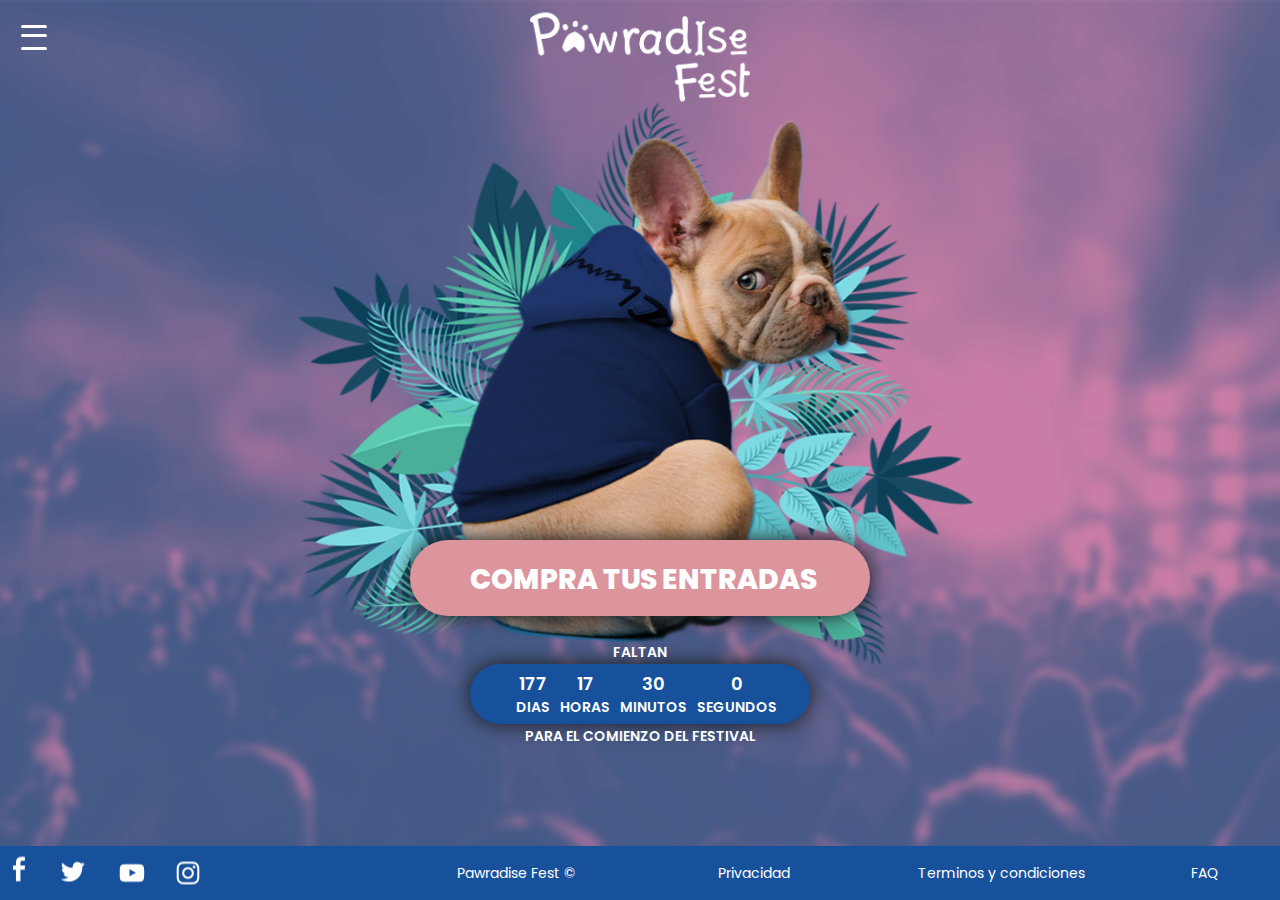
==== index.html @ 7dab0aa6 "pawradise fest web page" ====
<!doctype html>
<html>
	<head>
		<link rel="shortcut icon" href="images/favicon.png">
		<link rel="stylesheet" href="css/styles.css">
		<link rel="stylesheet" href="css/hamburgerMenu.css">
		<link rel="stylesheet" href="css/countdown.css">
		<link rel="preconnect" href="https://fonts.googleapis.com">
		<link rel="preconnect" href="https://fonts.gstatic.com" crossorigin>
		<link href="https://fonts.googleapis.com/css2?family=Poppins:ital,wght@0,100;0,200;0,300;0,400;0,500;0,600;0,700;0,800;0,900;1,100;1,200;1,300;1,400;1,500;1,600;1,700;1,800;1,900&display=swap" rel="stylesheet">
		<meta charset="utf-8">
		<title>Pawradise Fest</title>
	</head>

	<body>
		<div id="blur"></div>
		<div id="middleContainer">
			<img id="dog" src="images/pichicho1.png" height="770px" width="1050px" alt="">
			<img id="dog2" src="images/pichicho3.png" height="770px" width="1050px" alt="">
			
			<a class="centerInformationPosition" id="comprarEntradasButton" href="#">
				<span id="comprarEntradasText"> COMPRA TUS ENTRADAS </span>
			</a>
<!--			aca iria el contador-->
			<div id="countdown">
				<ul>
				  <li><span id="days"></span>dias</li>
				  <li><span id="hours"></span>horas</li>
				  <li><span id="minutes"></span>minutos</li>
				  <li><span id="seconds"></span>segundos</li>
				</ul>
		  </div>
			<span class="centerInformationPosition" id="counterLabel">
				FALTAN
			</span>
			<span class="centerInformationPosition" id="counterLeyend">
				PARA EL COMIENZO DEL FESTIVAL
			</span>
		</div>
		<div id="bottomContainer">
			<a href="#">
				<img id="face" class="socialNetworks" src="images/facebook.png" width="40px" height="41px" alt="">
			</a>
			<a href="#">
				<img id="twitter" class="socialNetworks" width="34px" height="33px" src="images/twitter.png" alt="">
			</a>			
			<a href="#">
				<img id="youtube" class="socialNetworks" width="26px" height="19px" src="images/youtube.png" alt="">
			</a>	
			<a href="#">
				<img id="instagram" class="socialNetworks" src="images/instagram.png" height="33px" width="32px" alt="">
			</a>
			
			
			<a class="bottomContainerOptions" id="pawradise" href="a">
					<span>Pawradise Fest ©</span>
			</a>
			<a class="bottomContainerOptions" id="privacidad" href="a">
				<span>Privacidad</span>
			</a>
			<a class="bottomContainerOptions" id="terminos" href="a">
				<span>Terminos y condiciones</span>
			</a>
			<a class="bottomContainerOptions" id="faq" href="a">
				<span>FAQ</span>
			</a>
		</div>
		<div class="circle"></div>
		<div id="topContainer">
			<a  id="logo1" href="index.html">
				<img src="images/logo-borde-blanco.png" width="220px" height="89px" alt="">
			</a>
			
			<div class="menu">
				<ul>
					<li><a class="options" href="secciones/festival.html">festival</a></li>
					<li><a class="options" href="secciones/merch.html">merch</a></li>
					<li><a class="options" href="secciones/causa.html">causa</a></li>
					<li><a class="options" href="secciones/donaciones.html">donaciones</a></li>
					<li><a class="options" href="secciones/fotos.html">fotos</a></li>
					<li><a class="options" href="secciones/actividades.html">Actividades</a></li>
				</ul>
			</div>			            
			<div class="burger">
				<div class="x"></div>
				<div class="y"></div>
				<div class="z"></div>
			</div> 
		
		</div>
		<script src="https://ajax.googleapis.com/ajax/libs/jquery/1.11.2/jquery.min.js"></script>
		<script src="js/main.js"></script>
		<script src="js/countdown.js"> </script>
	</body>
</html>
---- css/styles.css ----
@charset "utf-8";
/* CSS Document */

body {
	overflow: hidden;
	margin: 0px;
	padding: 0px;
	background-color: #FADFE4;
}

#blur {
	top: -1%;
	left: -1%;
	position: absolute;
	height: 100%;
	width: 102%;
	background-image: url("../images/fondo1.png");
	background-size: cover;
	filter: blur(4px);
}
#topContainer {
	position: absolute;
	height: 13%;
	width: 100%;
}

#logo1 {
	position: absolute;
	top: 50%;
	left: 50%;
	transform: translate(-50%,-50%);
}

#topMenu {
	position:absolute;
	left: 50.5%;
	width: 45.3%;
	height: 100%
}

.menuOption {
    position: absolute;
    top: 50%;
    transform: translate(0%,-50%);
    font-family: 'Poppins', sans-serif;
    color: #16509C;
    font-weight: 600;
    font-size: 28px;
    text-decoration: none;
}

#festival {
	position: absolute;
	left: 4.223%;
}

#merch {
	position: absolute;
	left: 25.14%;
}

#causa {
	position: absolute;
	left: 43.9357%;
}

#donaciones {
	position: absolute;
	left: 63.2418%;
}

#fotos {
	position: absolute;
	left: 89.9493%;
}

#bottomContainer {
	position: absolute;
	top: 94%;
	width: 100%;
	height: 6%;
	background-color: #17519C;
}

.socialNetworks {
	position: absolute;
	top: 50%;
	transform: translate(-50%,-50%);
}

#face {
	top:43%;
	left: 1.5%;
}

#face:hover {
	width: 45px;
	height:46px;
}

#twitter {
	left: 5.7%;
}

#twitter:hover {
	width: 39px;
	height:38px;
}

#youtube {
	left: 10.3%;
}

#youtube:hover {
	width: 31px;
	height:24px;
}

#instagram {
	left: 14.7%;
}

#instagram:hover {
	width: 37px;
	height:38px;
}
.bottomContainerOptions {
    position: absolute;
    top: 50%;
    transform: translate(0%,-50%);
    font-family: 'Poppins', sans-serif;
    color: white;
    font-weight: normal;
    font-size: 14px;
    text-decoration: none;
}

#pawradise{
	left: 35.68%;
}

#privacidad{
	left: 56.06%;
}

#terminos{
	left: 71.75%;
}

#faq{
	left: 93.06%;
}

#middleContainer {
	position: absolute;
	top: 13%;
	height: 81%;
	width: 100%;
}

.centerInformationPosition {
	position: absolute;
    left: 50%;
    transform: translate(-50%,0);
}

#comprarEntradasButton {
    top: 58%;
    background-color: #DC959D;
    height: 76px;
    width: 460px;
    border-radius: 100px;
    box-shadow: 0px 0px 20px #191919;
}

#comprarEntradasButton:hover {
	background-color: #44BDA3;
	box-shadow: inset 0px 0px 20px 1px #ffffff;
}

#dog {
	position: absolute;
	left: 50%;
	top:42%;
	transform: translate(-50%,-50%);
	transition-property: all;
	transition-duration: 200ms;
}

#dog2 {
	position: absolute;
	left: 50%;
	top:42%;
	transform: translate(-50%,-50%);
	transition-property: all;
	transition-duration: 200ms;
	opacity: 0;
}

#comprarEntradasText {
	position: absolute;
	font-family: 'Poppins', sans-serif;
    color: white;
    font-weight: 800;
    font-size: 28px;
	left: 13%;
	top: 25%;
}

#counter {
    position: absolute;
    left: 50%;
    top: 69%;
    transform: translate(-50%);
    font-family: 'Poppins', sans-serif;
    color: #17519C;
    font-weight: 600;
    font-size: 65px;
}

#counterLeyend {
    top: 83.5%;
    font-family: 'Poppins', sans-serif;
    color: #FFFFFF;
    font-weight: 600;
    font-size: 14px;
}

#counterLabel {
    top: 72%;
    font-family: 'Poppins', sans-serif;
    color: #FFFFFF;
    font-weight: 600;
    font-size: 14px;
}
---- css/hamburgerMenu.css ----
@charset "utf-8";

div.burger {
	height: 30px; 
	width: 40px;
	position: absolute;
	top: 11px; 
	left: 21px;
	cursor: pointer;
}
	div.x,
	div.y,
	div.z {
		position: absolute; margin: auto;
		top: 0px; bottom: 0px;		
		background: #ffffff;
		border-radius: 100px;
		-webkit-transition: all 200ms ease-out;
		   -moz-transition: all 200ms ease-out;
		    -ms-transition: all 200ms ease-out;
		     -o-transition: all 200ms ease-out;
		        transition: all 200ms ease-out;
	}		
	div.x, div.y, div.z {
    height: 3px;
    width: 26px;
    border-radius: 100px;
}
	div.y{
    top: 18px;
    border-radius: 100px;
}
	div.z{
    top: 37px;
    border-radius: 100px;
}
	div.collapse{
		border-radius: 100px;
		top: 20px;
		background:#ffffff;
		-webkit-transition: all 70ms ease-out;
		   -moz-transition: all 70ms ease-out;
		    -ms-transition: all 70ms ease-out;
		     -o-transition: all 70ms ease-out;
		        transition: all 70ms ease-out;
	}
	 
	
	div.rotate30{
		-ms-transform: rotate(30deg); 
    	-webkit-transform: rotate(30deg); 
	    transform: rotate(30deg);	
		-webkit-transition: all 50ms ease-out;
		   -moz-transition: all 50ms ease-out;
		    -ms-transition: all 50ms ease-out;
		     -o-transition: all 50ms ease-out;
		        transition: all 50ms ease-out;					
	}
	div.rotate150{
		-ms-transform: rotate(150deg); 
    	-webkit-transform: rotate(150deg); 
	    transform: rotate(150deg);	
		-webkit-transition: all 50ms ease-out;
		   -moz-transition: all 50ms ease-out;
		    -ms-transition: all 50ms ease-out;
		     -o-transition: all 50ms ease-out;
		        transition: all 50ms ease-out;					
	}
	
	div.rotate45{
		-ms-transform: rotate(45deg); 
    	-webkit-transform: rotate(45deg); 
	    transform: rotate(45deg);	
		-webkit-transition: all 100ms ease-out;
		   -moz-transition: all 100ms ease-out;
		    -ms-transition: all 100ms ease-out;
		     -o-transition: all 100ms ease-out;
		        transition: all 100ms ease-out;					
	}
	div.rotate135{
		-ms-transform: rotate(135deg); 
    	-webkit-transform: rotate(135deg); 
	    transform: rotate(135deg);	
		-webkit-transition: all 100ms ease-out;
		   -moz-transition: all 100ms ease-out;
		    -ms-transition: all 100ms ease-out;
		     -o-transition: all 100ms ease-out;
		        transition: all 100ms ease-out;					
	}

.circle{	
	width: 0%;
	height: 0%; 
	position:absolute;
	top: 35px;
	left: 36px;
	background:#16509C;
	opacity:0.96;
	-webkit-transition: all 300ms cubic-bezier(0.000, 0.995, 0.990, 1.000);
	   -moz-transition: all 300ms cubic-bezier(0.000, 0.995, 0.990, 1.000);
	    -ms-transition: all 300ms cubic-bezier(0.000, 0.995, 0.990, 1.000);
	     -o-transition: all 300ms cubic-bezier(0.000, 0.995, 0.990, 1.000);
	        transition: all 300ms cubic-bezier(0.000, 0.995, 0.990, 1.000);	
}

div.circle.expand{
	position: absolute;
	width:100px;
	height:100px;
	top: -1%;
	left: -2%; 	
	-webkit-transition: all 400ms cubic-bezier(0.000, 0.995, 0.990, 1.000);
	   -moz-transition: all 400ms cubic-bezier(0.000, 0.995, 0.990, 1.000);
	    -ms-transition: all 400ms cubic-bezier(0.000, 0.995, 0.990, 1.000);
	     -o-transition: all 400ms cubic-bezier(0.000, 0.995, 0.990, 1.000);
	        transition: all 400ms cubic-bezier(0.000, 0.995, 0.990, 1.000);					
	
}

div.menu {
	height: 568px; 
	width: 320px;
	position: absolute;
	top: 0px; left: 0px;
}

div.menu ul li {
	list-style: none;
	position:absolute;
	left:0;
	opacity:0;
	text-align:center;
	font-size:0px;
	-webkit-transition: all 70ms cubic-bezier(0.000, 0.995, 0.990, 1.000);
	   -moz-transition: all 70ms cubic-bezier(0.000, 0.995, 0.990, 1.000);
	    -ms-transition: all 70ms cubic-bezier(0.000, 0.995, 0.990, 1.000);
	     -o-transition: all 70ms cubic-bezier(0.000, 0.995, 0.990, 1.000);
	        transition: all 70ms cubic-bezier(0.000, 0.995, 0.990, 1.000);
}

div.menu ul li a {
	color:#ffffff;
	text-transform:uppercase;
	text-decoration:none;	
	letter-spacing:3px;			
}

div.burger {
    height: 30px;
    width: 40px;
    position: absolute;
    cursor: pointer;
}
	div.x,
	div.y,
	div.z {
		position: absolute; margin: auto;
		top: 0px; bottom: 0px;		
		background: #ffffff;
		border-radius:100px;
		-webkit-transition: all 200ms ease-out;
		   -moz-transition: all 200ms ease-out;
		    -ms-transition: all 200ms ease-out;
		     -o-transition: all 200ms ease-out;
		        transition: all 200ms ease-out;
	}		
	div.x, div.y, div.z {
    height: 3px;
    width: 26px;
    border-radius: 100px;
}
	div.y{
    top: 18px;
    border-radius: 101px;
}
	div.z{
    top: 37px;
    border-radius: 102px;
}
	div.collapse{
		border-radius: 100px;
		top: 20px;
		background:#ffffff;
		-webkit-transition: all 70ms ease-out;
		   -moz-transition: all 70ms ease-out;
		    -ms-transition: all 70ms ease-out;
		     -o-transition: all 70ms ease-out;
		        transition: all 70ms ease-out;
	}
	 
	
	div.rotate30{
		-ms-transform: rotate(30deg); 
    	-webkit-transform: rotate(30deg); 
	    transform: rotate(30deg);	
		-webkit-transition: all 50ms ease-out;
		   -moz-transition: all 50ms ease-out;
		    -ms-transition: all 50ms ease-out;
		     -o-transition: all 50ms ease-out;
		        transition: all 50ms ease-out;					
	}
	div.rotate150{
		-ms-transform: rotate(150deg); 
    	-webkit-transform: rotate(150deg); 
	    transform: rotate(150deg);	
		-webkit-transition: all 50ms ease-out;
		   -moz-transition: all 50ms ease-out;
		    -ms-transition: all 50ms ease-out;
		     -o-transition: all 50ms ease-out;
		        transition: all 50ms ease-out;					
	}
	
	div.rotate45{
		-ms-transform: rotate(45deg); 
    	-webkit-transform: rotate(45deg); 
	    transform: rotate(45deg);	
		-webkit-transition: all 100ms ease-out;
		   -moz-transition: all 100ms ease-out;
		    -ms-transition: all 100ms ease-out;
		     -o-transition: all 100ms ease-out;
		        transition: all 100ms ease-out;					
	}
	div.rotate135{
		-ms-transform: rotate(135deg); 
    	-webkit-transform: rotate(135deg); 
	    transform: rotate(135deg);	
		-webkit-transition: all 100ms ease-out;
		   -moz-transition: all 100ms ease-out;
		    -ms-transition: all 100ms ease-out;
		     -o-transition: all 100ms ease-out;
		        transition: all 100ms ease-out;					
	}

div.circle{
    width: 0%;
    height: 100%;
    position: absolute;
    top: 0%;
    left: 0%;
    background: #17519C;
    opacity: 0.97;
    -webkit-transition: all 300ms cubic-bezier(0.000, 0.995, 0.990, 1.000);
    -moz-transition: all 300ms cubic-bezier(0.000, 0.995, 0.990, 1.000);
    -ms-transition: all 300ms cubic-bezier(0.000, 0.995, 0.990, 1.000);
    -o-transition: all 300ms cubic-bezier(0.000, 0.995, 0.990, 1.000);
    transition: all 300ms cubic-bezier(0.000, 0.995, 0.990, 1.000);
}

div.circle.expand{
	width:35%;
	height:100%;
	top: 0%;
	left: 0%; 	
	-webkit-transition: all 400ms cubic-bezier(0.000, 0.995, 0.990, 1.000);
	   -moz-transition: all 400ms cubic-bezier(0.000, 0.995, 0.990, 1.000);
	    -ms-transition: all 400ms cubic-bezier(0.000, 0.995, 0.990, 1.000);
	     -o-transition: all 400ms cubic-bezier(0.000, 0.995, 0.990, 1.000);
	        transition: all 400ms cubic-bezier(0.000, 0.995, 0.990, 1.000);					
	
}

div.menu {
	height: 100%; 
	width: 50%;
	position: absolute;
	top: 100%;
	left: -100%;
}

div.menu ul li {
	position:absolute;
	top:50%;
	opacity:1;
	width:100%;
	height: 100%;
	text-align:justify;
	-webkit-transition: all 70ms cubic-bezier(0.000, 0.995, 0.990, 1.000);
	   -moz-transition: all 70ms cubic-bezier(0.000, 0.995, 0.990, 1.000);
	    -ms-transition: all 70ms cubic-bezier(0.000, 0.995, 0.990, 1.000);
	     -o-transition: all 70ms cubic-bezier(0.000, 0.995, 0.990, 1.000);
	        transition: all 70ms cubic-bezier(0.000, 0.995, 0.990, 1.000);
}

div.menu ul li a {
    font-family: 'Poppins', sans-serif;
    font-size: 60px;
	color:#ffffff;
	text-transform:uppercase;
	text-align: justify;
	text-decoration:none;	
	letter-spacing:5px;
}

div.menu li.animate{
	font-size:60px;
	opacity:1;
	-webkit-transition: all 150ms cubic-bezier(0.000, 0.995, 0.990, 1.000);
	   -moz-transition: all 150ms cubic-bezier(0.000, 0.995, 0.990, 1.000);
	    -ms-transition: all 150ms cubic-bezier(0.000, 0.995, 0.990, 1.000);
	     -o-transition: all 150ms cubic-bezier(0.000, 0.995, 0.990, 1.000);
	        transition: all 150ms cubic-bezier(0.000, 0.995, 0.990, 1.000);
}
div.menu li.animate:nth-of-type(1){	
	left: 210%;
	top:0px;
	transition-delay: 0.0s;	
}
div.menu li.animate:nth-of-type(2){
	top:120px;
	left: 210%;
	transition-delay: 0.03s;	
			
}
div.menu li.animate:nth-of-type(3){
	top:240px;
	left: 210%;
	transition-delay: 0.06s;		
	
}
div.menu li.animate:nth-of-type(4){
	top:360px;
	left: 210%;
	transition-delay: 0.09s;		
	
}
div.menu li.animate:nth-of-type(5){
	left: 210%;
	top:480px;
	transition-delay: 0.12s;		
	
}
div.menu li.animate:nth-of-type(6){
	top:600px;
	left: 210%;
	transition-delay: 0.15s;
}

.options{
	position: absolute;
}

.options:hover {
	text-decoration: underline;
	text-decoration-thickness: 4px;
	text-decoration-style: solid;
	text-decoration-color: #DC959D;
	text-underline-offset: 3px;
}
---- css/countdown.css ----
@charset "utf-8";

#countdown {
    position: absolute;
    font-family: 'Poppins', sans-serif;
    color: white;
    font-weight: 600;
    left: 50%;
    top: 75%;
    transform: translate(-50%,0);
    background-color: #17519C;
    border-radius: 100px;
    box-shadow: 0px 0px 20px #191919;
    height: 60px;
    width: 340px;
}

li {
    font-size: 14px;
    text-transform: uppercase;
    text-align: center;
	display: inline-block;
	margin-left: 6px;
	margin-top: -10px;
}

li span {
  display: block;
  font-size: 18px;
}

@media all and (max-width: 768px) {
  h1 {
    font-size: calc(1.5rem * var(--smaller));
  }
  
  li {
    font-size: calc(1.125rem * var(--smaller));
  }
  
  li span {
    font-size: calc(3.375rem * var(--smaller));
  }
}
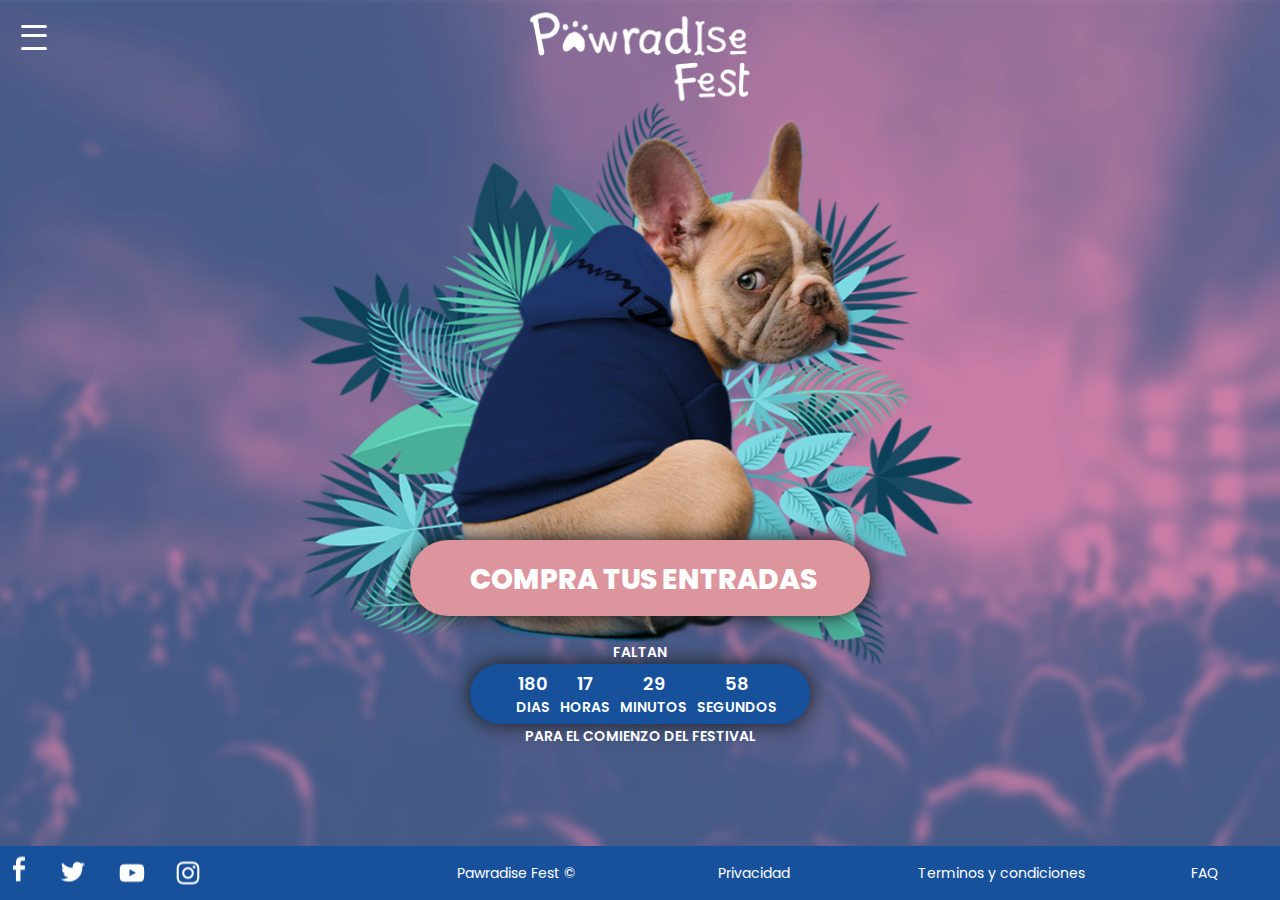
==== commit 4259d6cd: "page finished" ====
--- a/index.html
+++ b/index.html
@@ -18,7 +18,7 @@
 			<img id="dog" src="images/pichicho1.png" height="770px" width="1050px" alt="">
 			<img id="dog2" src="images/pichicho3.png" height="770px" width="1050px" alt="">
 			
-			<a class="centerInformationPosition" id="comprarEntradasButton" href="#">
+			<a class="centerInformationPosition" id="comprarEntradasButton" href="comprarEntradas.html">
 				<span id="comprarEntradasText"> COMPRA TUS ENTRADAS </span>
 			</a>
 <!--			aca iria el contador-->
@@ -47,21 +47,21 @@
 			<a href="#">
 				<img id="youtube" class="socialNetworks" width="26px" height="19px" src="images/youtube.png" alt="">
 			</a>	
-			<a href="#">
+			<a href="https://www.instagram.com/pawradisefest/" target="_blank">
 				<img id="instagram" class="socialNetworks" src="images/instagram.png" height="33px" width="32px" alt="">
 			</a>
 			
 			
-			<a class="bottomContainerOptions" id="pawradise" href="a">
+			<a class="bottomContainerOptions" id="pawradise" href="#">
 					<span>Pawradise Fest ©</span>
 			</a>
-			<a class="bottomContainerOptions" id="privacidad" href="a">
+			<a class="bottomContainerOptions" id="privacidad" href="#">
 				<span>Privacidad</span>
 			</a>
-			<a class="bottomContainerOptions" id="terminos" href="a">
+			<a class="bottomContainerOptions" id="terminos" href="#">
 				<span>Terminos y condiciones</span>
 			</a>
-			<a class="bottomContainerOptions" id="faq" href="a">
+			<a class="bottomContainerOptions" id="faq" href="#">
 				<span>FAQ</span>
 			</a>
 		</div>
@@ -73,12 +73,12 @@
 			
 			<div class="menu">
 				<ul>
-					<li><a class="options" href="secciones/festival.html">festival</a></li>
-					<li><a class="options" href="secciones/merch.html">merch</a></li>
-					<li><a class="options" href="secciones/causa.html">causa</a></li>
-					<li><a class="options" href="secciones/donaciones.html">donaciones</a></li>
-					<li><a class="options" href="secciones/fotos.html">fotos</a></li>
-					<li><a class="options" href="secciones/actividades.html">Actividades</a></li>
+					<li><a class="options" href="festival.html">festival</a></li>
+					<li><a class="options" href="merch.html">merch</a></li>
+					<li><a class="options" href="causa.html">causa</a></li>
+					<li><a class="options" href="donaciones.html">donaciones</a></li>
+					<li><a class="options" href="fotos.html">fotos</a></li>
+					<li><a class="options" href="actividades.html">Actividades</a></li>
 				</ul>
 			</div>			            
 			<div class="burger">
--- a/css/styles.css
+++ b/css/styles.css
@@ -232,4 +232,4 @@
     color: #FFFFFF;
     font-weight: 600;
     font-size: 14px;
-}+}
